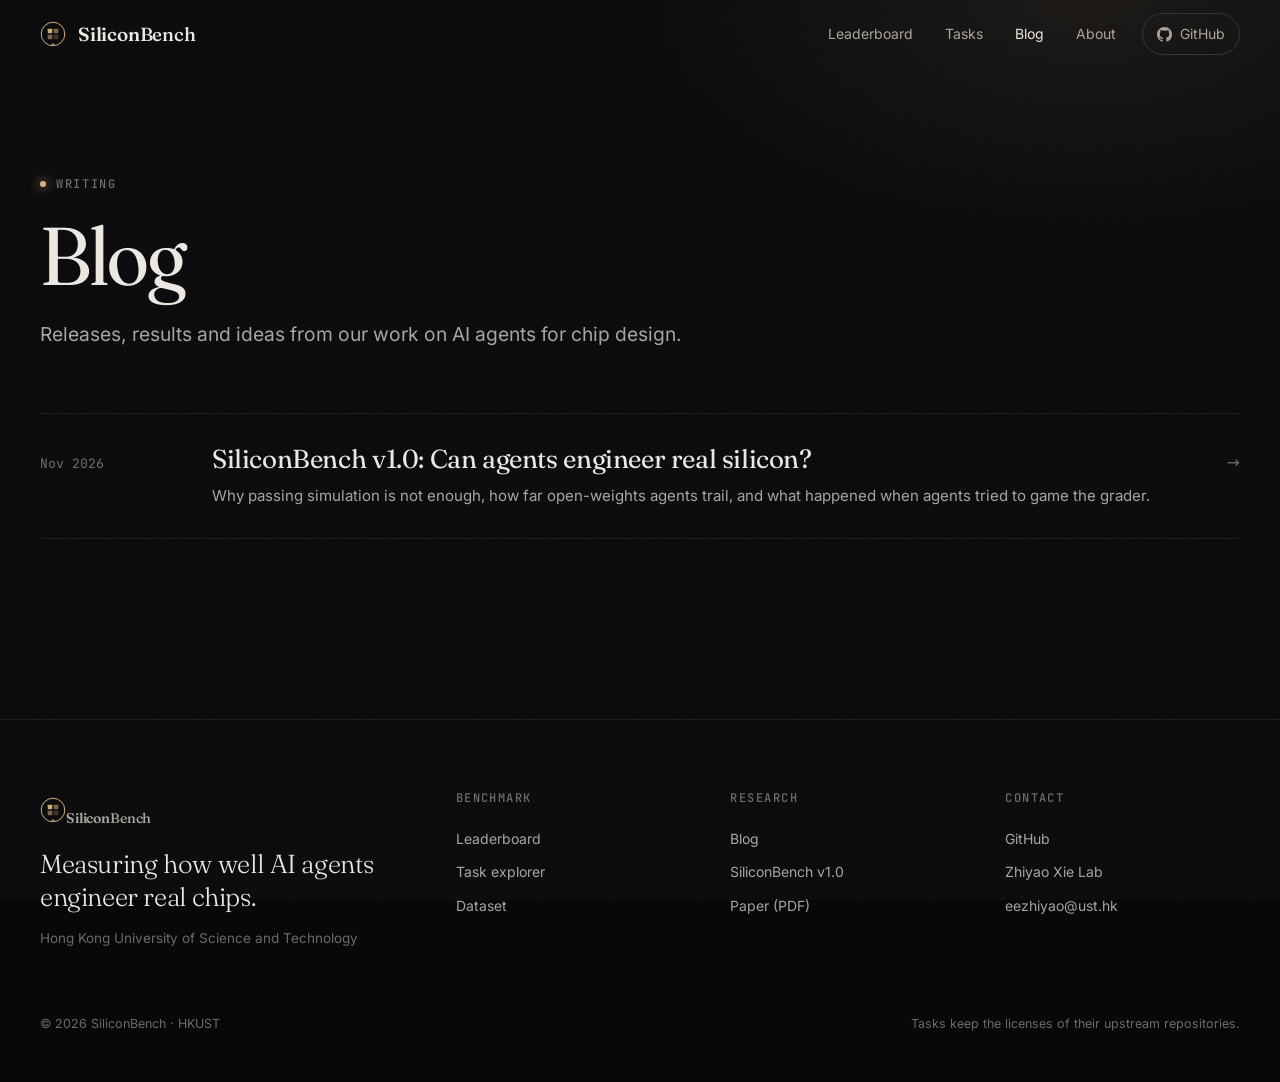
==== blog/index.html @ d0794a14 "Launch SiliconBench website: home, leaderboard, task explorer, blog" ====
<!doctype html>
<html lang="en">
<head>
  <meta charset="utf-8">
  <meta name="viewport" content="width=device-width, initial-scale=1">
  <title>Blog — SiliconBench</title>
  <meta name="description" content="Research notes from the SiliconBench team on AI agents for chip design.">
  <meta property="og:title" content="SiliconBench Blog">
  <meta property="og:image" content="https://siliconbench.github.io/assets/img/og.png">
  <meta name="twitter:card" content="summary_large_image">
  <meta name="theme-color" content="#08080a">
  <link rel="icon" href="/assets/img/favicon.svg" type="image/svg+xml">
  <link rel="preload" href="/assets/fonts/Fraunces-normal.woff2" as="font" type="font/woff2" crossorigin>
  <link rel="stylesheet" href="/assets/fonts/fonts.css">
  <link rel="stylesheet" href="/assets/css/site.css">
  <script src="/assets/js/site.js" defer></script>
</head>
<body data-page="blog">

<header class="page-head">
  <div class="wrap">
    <span class="eyebrow reveal"><span class="dot"></span>Writing</span>
    <h1 class="display reveal d1">Blog</h1>
    <p class="lede reveal d2">Releases, results and ideas from our work on AI agents for chip design.</p>
  </div>
</header>

<section class="wrap" style="padding-bottom:140px">
  <div class="posts reveal" id="post-list"></div>
</section>

</body>
</html>
---- assets/fonts/fonts.css ----
/* Self-hosted Google Fonts (SIL Open Font License 1.1), latin subset */
@font-face {
  font-family: 'Fraunces';
  font-style: italic;
  font-weight: 300 600;
  font-display: swap;
  src: url(Fraunces-italic.woff2) format('woff2');
  unicode-range: U+0000-00FF, U+0131, U+0152-0153, U+02BB-02BC, U+02C6, U+02DA, U+02DC, U+0304, U+0308, U+0329, U+2000-206F, U+20AC, U+2122, U+2191, U+2193, U+2212, U+2215, U+FEFF, U+FFFD;
}
@font-face {
  font-family: 'Fraunces';
  font-style: normal;
  font-weight: 300 700;
  font-display: swap;
  src: url(Fraunces-normal.woff2) format('woff2');
  unicode-range: U+0000-00FF, U+0131, U+0152-0153, U+02BB-02BC, U+02C6, U+02DA, U+02DC, U+0304, U+0308, U+0329, U+2000-206F, U+20AC, U+2122, U+2191, U+2193, U+2212, U+2215, U+FEFF, U+FFFD;
}
@font-face {
  font-family: 'Inter';
  font-style: normal;
  font-weight: 400;
  font-display: swap;
  src: url(Inter-normal.woff2) format('woff2');
  unicode-range: U+0000-00FF, U+0131, U+0152-0153, U+02BB-02BC, U+02C6, U+02DA, U+02DC, U+0304, U+0308, U+0329, U+2000-206F, U+20AC, U+2122, U+2191, U+2193, U+2212, U+2215, U+FEFF, U+FFFD;
}
@font-face {
  font-family: 'Inter';
  font-style: normal;
  font-weight: 500;
  font-display: swap;
  src: url(Inter-normal.woff2) format('woff2');
  unicode-range: U+0000-00FF, U+0131, U+0152-0153, U+02BB-02BC, U+02C6, U+02DA, U+02DC, U+0304, U+0308, U+0329, U+2000-206F, U+20AC, U+2122, U+2191, U+2193, U+2212, U+2215, U+FEFF, U+FFFD;
}
@font-face {
  font-family: 'Inter';
  font-style: normal;
  font-weight: 600;
  font-display: swap;
  src: url(Inter-normal.woff2) format('woff2');
  unicode-range: U+0000-00FF, U+0131, U+0152-0153, U+02BB-02BC, U+02C6, U+02DA, U+02DC, U+0304, U+0308, U+0329, U+2000-206F, U+20AC, U+2122, U+2191, U+2193, U+2212, U+2215, U+FEFF, U+FFFD;
}
@font-face {
  font-family: 'JetBrains Mono';
  font-style: normal;
  font-weight: 400;
  font-display: swap;
  src: url(JetBrainsMono-normal.woff2) format('woff2');
  unicode-range: U+0000-00FF, U+0131, U+0152-0153, U+02BB-02BC, U+02C6, U+02DA, U+02DC, U+0304, U+0308, U+0329, U+2000-206F, U+20AC, U+2122, U+2191, U+2193, U+2212, U+2215, U+FEFF, U+FFFD;
}
@font-face {
  font-family: 'JetBrains Mono';
  font-style: normal;
  font-weight: 500;
  font-display: swap;
  src: url(JetBrainsMono-normal.woff2) format('woff2');
  unicode-range: U+0000-00FF, U+0131, U+0152-0153, U+02BB-02BC, U+02C6, U+02DA, U+02DC, U+0304, U+0308, U+0329, U+2000-206F, U+20AC, U+2122, U+2191, U+2193, U+2212, U+2215, U+FEFF, U+FFFD;
}
---- assets/css/site.css ----
/* =========================================================================
   SiliconBench — site styles
   Ink, bone and gold. Quiet surfaces, heavy type, data first.
   ========================================================================= */

:root {
  --bg: #08080a;
  --bg-2: #0d0d10;
  --panel: #111114;
  --panel-2: #16161a;
  --line: rgba(236, 232, 225, 0.08);
  --line-2: rgba(236, 232, 225, 0.15);
  --fg: #ece8e1;
  --fg-2: #a9a49b;
  --fg-3: #6d6a63;
  --gold: #d6b27a;
  --gold-2: #f0d9ad;
  --gold-dim: rgba(214, 178, 122, 0.12);
  --steel: #8fa3bd;
  --steel-dim: rgba(143, 163, 189, 0.14);
  --pass: #a7c4a0;
  --fail: #b9654c;
  --serif: "Fraunces", "Iowan Old Style", "Times New Roman", serif;
  --sans: "Inter", ui-sans-serif, system-ui, -apple-system, "Segoe UI", sans-serif;
  --mono: "JetBrains Mono", ui-monospace, "SFMono-Regular", Menlo, monospace;
  --wrap: 1200px;
  --radius: 14px;
  --ease: cubic-bezier(0.2, 0.7, 0.1, 1);
}

*, *::before, *::after { box-sizing: border-box; }
html { -webkit-text-size-adjust: 100%; scroll-behavior: smooth; }
body {
  margin: 0;
  background: var(--bg);
  color: var(--fg);
  font: 400 16px/1.65 var(--sans);
  font-feature-settings: "ss01", "cv11";
  -webkit-font-smoothing: antialiased;
  text-rendering: optimizeLegibility;
  overflow-x: hidden;
}
/* Film grain: gives the dark surfaces weight instead of flat black */
body::before {
  content: "";
  position: fixed; inset: 0;
  pointer-events: none; z-index: 100;
  opacity: 0.05;
  background-image: url("data:image/svg+xml;utf8,<svg xmlns='http://www.w3.org/2000/svg' width='160' height='160'><filter id='n'><feTurbulence type='fractalNoise' baseFrequency='0.85' numOctaves='2' stitchTiles='stitch'/><feColorMatrix values='0 0 0 0 1  0 0 0 0 1  0 0 0 0 1  0 0 0 0.9 0'/></filter><rect width='100%' height='100%' filter='url(%23n)'/></svg>");
}
::selection { background: var(--gold); color: #111; }
a { color: inherit; text-decoration: none; }
img { max-width: 100%; display: block; }
code, kbd, .mono { font-family: var(--mono); font-size: 0.92em; }
button { font: inherit; color: inherit; }

.wrap { width: min(var(--wrap), 100% - 48px); margin-inline: auto; }
.narrow { width: min(760px, 100% - 48px); margin-inline: auto; }

/* ---------- Type ---------- */
.eyebrow {
  font: 500 12px/1 var(--mono);
  letter-spacing: 0.14em;
  text-transform: uppercase;
  color: var(--fg-3);
  display: inline-flex; align-items: center; gap: 10px;
}
.eyebrow .dot { width: 6px; height: 6px; border-radius: 50%; background: var(--gold); box-shadow: 0 0 12px var(--gold); }
.display {
  font-family: var(--serif);
  font-optical-sizing: auto;
  font-weight: 400;
  font-variation-settings: "SOFT" 30, "WONK" 0;
  letter-spacing: -0.025em;
  line-height: 0.98;
  margin: 0;
}
.display em { font-style: italic; color: var(--gold-2); font-weight: 300; }
h1.display { font-size: clamp(54px, 8.4vw, 118px); }
h2.display { font-size: clamp(36px, 4.6vw, 60px); line-height: 1.04; }
h3 { font: 600 18px/1.35 var(--sans); letter-spacing: -0.01em; margin: 0; }
.lede { font-size: clamp(17px, 1.5vw, 20px); line-height: 1.6; color: var(--fg-2); max-width: 36em; }
.muted { color: var(--fg-2); }
.faint { color: var(--fg-3); }
.gold { color: var(--gold); }

/* ---------- Nav ---------- */
.nav {
  position: fixed; top: 0; left: 0; right: 0; z-index: 50;
  transition: background 0.4s var(--ease), border-color 0.4s var(--ease), backdrop-filter 0.4s;
  border-bottom: 1px solid transparent;
}
.nav.scrolled { background: rgba(8, 8, 10, 0.72); backdrop-filter: blur(18px) saturate(1.2); border-bottom-color: var(--line); }
.nav .wrap { display: flex; align-items: center; justify-content: space-between; height: 68px; }
.brand { display: inline-flex; align-items: center; gap: 12px; font: 500 19px/1 var(--serif); letter-spacing: -0.01em; }
.brand svg { width: 26px; height: 26px; }
.brand b { font-weight: 600; }
.nav-links { display: flex; align-items: center; gap: 4px; }
.nav-links a {
  font-size: 14px; color: var(--fg-2); padding: 8px 14px; border-radius: 999px;
  transition: color 0.2s, background 0.2s;
}
.nav-links a:hover { color: var(--fg); background: rgba(255, 255, 255, 0.04); }
.nav-links a.active { color: var(--fg); }
.nav-links a.gh { display: inline-flex; align-items: center; gap: 8px; border: 1px solid var(--line-2); margin-left: 8px; }
.nav-links a.gh svg { width: 15px; height: 15px; }
.nav-toggle { display: none; background: none; border: 0; padding: 8px; cursor: pointer; }
.nav-toggle span { display: block; width: 20px; height: 1.5px; background: var(--fg); margin: 5px 0; transition: transform 0.3s; }

/* ---------- Buttons ---------- */
.btn {
  display: inline-flex; align-items: center; gap: 10px;
  height: 46px; padding: 0 22px; border-radius: 999px;
  font: 500 15px/1 var(--sans);
  border: 1px solid var(--line-2);
  transition: transform 0.25s var(--ease), background 0.25s, border-color 0.25s, color 0.25s;
  cursor: pointer; white-space: nowrap;
}
.btn:hover { transform: translateY(-1px); border-color: rgba(236, 232, 225, 0.35); }
.btn.primary { background: var(--fg); color: #0b0b0c; border-color: var(--fg); }
.btn.primary:hover { background: #fff; }
.btn .arr { transition: transform 0.25s var(--ease); }
.btn:hover .arr { transform: translateX(3px); }
.link-arrow { color: var(--fg-2); font-size: 15px; display: inline-flex; gap: 8px; align-items: center; transition: color 0.2s; }
.link-arrow:hover { color: var(--gold-2); }

/* ---------- Hero ---------- */
.hero { position: relative; min-height: 100vh; display: flex; align-items: center; padding: 120px 0 80px; overflow: hidden; }
.hero::after {
  content: ""; position: absolute; left: 0; right: 0; bottom: 0; height: 160px;
  background: linear-gradient(to bottom, transparent, var(--bg)); pointer-events: none;
}
.hero-grid { display: grid; grid-template-columns: 1.05fr 1fr; gap: 56px; align-items: center; position: relative; z-index: 2; }
.hero h1 { margin: 26px 0 28px; }
.hero .lede { margin: 0 0 40px; }
.hero-cta { display: flex; gap: 12px; flex-wrap: wrap; }
.hero-meta { margin-top: 48px; display: flex; gap: 28px; flex-wrap: wrap; font-size: 13px; color: var(--fg-3); }
.hero-meta span b { color: var(--fg-2); font-weight: 500; }
.hero-bg {
  position: absolute; inset: 0; z-index: 0; pointer-events: none;
  background:
    radial-gradient(60% 50% at 78% 45%, rgba(214, 178, 122, 0.10), transparent 70%),
    radial-gradient(40% 40% at 90% 20%, rgba(110, 140, 190, 0.08), transparent 70%),
    radial-gradient(50% 60% at 10% 100%, rgba(214, 178, 122, 0.05), transparent 70%);
}
.hero-lines {
  position: absolute; inset: 0; z-index: 0; pointer-events: none; opacity: 0.5;
  background-image:
    linear-gradient(to right, var(--line) 1px, transparent 1px),
    linear-gradient(to bottom, var(--line) 1px, transparent 1px);
  background-size: 96px 96px;
  mask-image: radial-gradient(70% 70% at 70% 45%, #000 0%, transparent 75%);
  -webkit-mask-image: radial-gradient(70% 70% at 70% 45%, #000 0%, transparent 75%);
}

/* ---------- Wafer ---------- */
.wafer-wrap { position: relative; }
.wafer { width: 100%; max-width: 560px; margin-left: auto; display: block; overflow: visible; }
.wafer .die { transition: fill 0.5s var(--ease), opacity 0.5s var(--ease), stroke 0.3s; cursor: pointer; }
.wafer .die:hover { stroke: var(--gold-2); stroke-width: 1.4; }
.wafer-foot { display: grid; grid-template-columns: auto 1fr; gap: 28px; align-items: end; margin-top: 18px; }
.wafer-controls { display: flex; flex-wrap: wrap; gap: 6px; justify-content: flex-end; }
.chip {
  font: 500 12px/1 var(--mono); letter-spacing: 0.02em;
  padding: 8px 12px; border-radius: 999px; border: 1px solid var(--line-2);
  background: transparent; color: var(--fg-2); cursor: pointer;
  transition: all 0.25s var(--ease); display: inline-flex; gap: 8px; align-items: center;
}
.chip:hover { color: var(--fg); border-color: rgba(236, 232, 225, 0.3); }
.chip.on { background: var(--fg); color: #0b0b0c; border-color: var(--fg); }
.chip .y { opacity: 0.6; }
.wafer-caption { text-align: right; font-size: 12.5px; color: var(--fg-3); margin-top: 14px; }
.wafer-readout {
  font: 500 11.5px/1.5 var(--mono); color: var(--fg-3); letter-spacing: 0.04em; min-width: 190px;
}
.wafer-readout .big { font: 300 54px/1 var(--serif); color: var(--fg); letter-spacing: -0.03em; display: block; margin: 6px 0 6px; }
.wafer-readout .big small { font-size: 0.45em; color: var(--fg-2); margin-left: 2px; }

.tooltip {
  position: fixed; z-index: 90; pointer-events: none;
  background: rgba(17, 17, 20, 0.96); border: 1px solid var(--line-2);
  border-radius: 10px; padding: 12px 14px; max-width: 320px;
  font-size: 13px; line-height: 1.45; color: var(--fg-2);
  opacity: 0; transform: translateY(4px); transition: opacity 0.15s, transform 0.15s;
  backdrop-filter: blur(10px); box-shadow: 0 20px 40px rgba(0, 0, 0, 0.5);
}
.tooltip.show { opacity: 1; transform: translateY(0); }
.tooltip .t-id { font: 500 11px/1 var(--mono); color: var(--gold); letter-spacing: 0.06em; }
.tooltip .t-title { color: var(--fg); font-weight: 500; margin: 6px 0 6px; }
.tooltip .t-dots { display: flex; gap: 4px; margin-top: 8px; }

/* ---------- Sections ---------- */
section { position: relative; }
.section { padding: 140px 0; }
.section.tight { padding: 96px 0; }
.section-head { display: grid; grid-template-columns: 1fr auto; align-items: end; gap: 32px; margin-bottom: 56px; }
.section-head .eyebrow { margin-bottom: 22px; }
.section-head p { margin: 18px 0 0; }
.rule { height: 1px; background: var(--line); border: 0; margin: 0; }

/* ---------- Stats strip ---------- */
.stats { display: grid; grid-template-columns: repeat(5, 1fr); border-top: 1px solid var(--line); border-bottom: 1px solid var(--line); }
.stat { padding: 34px 28px; border-left: 1px solid var(--line); }
.stat:first-child { border-left: 0; padding-left: 0; }
.stat .n { font: 300 clamp(40px, 4.4vw, 60px)/1 var(--serif); letter-spacing: -0.03em; }
.stat .l { margin-top: 12px; font-size: 13px; color: var(--fg-3); letter-spacing: 0.01em; }

/* ---------- Leaderboard (compact) ---------- */
.lb { border-top: 1px solid var(--line); }
.lb-row {
  display: grid; grid-template-columns: 48px minmax(180px, 1.1fr) 2fr 90px; align-items: center; gap: 24px;
  padding: 22px 4px; border-bottom: 1px solid var(--line);
  transition: background 0.3s;
}
.lb-row:hover { background: rgba(255, 255, 255, 0.015); }
.lb-rank { font: 400 14px/1 var(--mono); color: var(--fg-3); }
.lb-name { font-weight: 500; font-size: 17px; letter-spacing: -0.01em; }
.lb-org { font-size: 12.5px; color: var(--fg-3); margin-top: 4px; display: flex; gap: 8px; align-items: center; }
.tag {
  font: 500 10.5px/1 var(--mono); letter-spacing: 0.06em; text-transform: uppercase;
  padding: 4px 7px; border-radius: 4px; border: 1px solid currentColor; opacity: 0.85;
}
.tag.prop { color: var(--gold); }
.tag.open { color: var(--steel); }
.bar { position: relative; height: 6px; background: rgba(255, 255, 255, 0.05); border-radius: 3px; overflow: hidden; }
.bar i {
  position: absolute; left: 0; top: 0; bottom: 0; width: 0; border-radius: 3px;
  background: linear-gradient(90deg, rgba(214, 178, 122, 0.35), var(--gold));
  transition: width 1.4s var(--ease);
}
.bar.open i { background: linear-gradient(90deg, rgba(143, 163, 189, 0.3), var(--steel)); }
.lb-score { font: 300 30px/1 var(--serif); text-align: right; letter-spacing: -0.02em; }
.lb-score small { font-size: 15px; color: var(--fg-3); }

/* ---------- Pipeline (front-to-back) ---------- */
.flow { display: grid; grid-template-columns: repeat(4, 1fr); position: relative; }
.flow::before {
  content: ""; position: absolute; left: 0; right: 0; top: 23px; height: 1px;
  background: linear-gradient(90deg, var(--gold), rgba(214, 178, 122, 0.25) 60%, rgba(214, 178, 122, 0.08));
}
.flow-step { padding-right: 32px; position: relative; }
.flow-node {
  width: 47px; height: 47px; border-radius: 50%; display: grid; place-items: center;
  background: var(--bg); border: 1px solid var(--line-2);
  font: 500 13px/1 var(--mono); color: var(--gold); position: relative; z-index: 1;
}
.flow-step:first-child .flow-node { border-color: var(--gold); }
.flow-step h3 { margin: 28px 0 10px; font-size: 19px; }
.flow-step p { margin: 0; font-size: 14.5px; color: var(--fg-2); line-height: 1.6; }
.flow-step .tools { margin-top: 16px; font: 400 12px/1.6 var(--mono); color: var(--fg-3); }
.flow-step .count { margin-top: 22px; font: 300 34px/1 var(--serif); }
.flow-step .count small { font: 400 12px/1 var(--sans); color: var(--fg-3); margin-left: 6px; letter-spacing: 0.01em; }

.callout {
  margin-top: 72px; padding: 34px 38px; border: 1px solid var(--line); border-radius: var(--radius);
  display: grid; grid-template-columns: auto 1fr; gap: 36px; align-items: center;
  background: linear-gradient(120deg, rgba(214, 178, 122, 0.06), transparent 50%);
}
.callout .n { font: 300 72px/1 var(--serif); color: var(--gold-2); letter-spacing: -0.04em; }
.callout p { margin: 0; font-size: 18px; color: var(--fg-2); max-width: 40em; }
.callout p b { color: var(--fg); font-weight: 500; }

/* ---------- Findings ---------- */
.findings { display: grid; grid-template-columns: repeat(3, 1fr); gap: 1px; background: var(--line); border: 1px solid var(--line); border-radius: var(--radius); overflow: hidden; }
.finding { background: var(--bg); padding: 40px 34px 38px; display: flex; flex-direction: column; min-height: 320px; }
.finding .k { font: 500 11.5px/1 var(--mono); letter-spacing: 0.12em; color: var(--fg-3); text-transform: uppercase; }
.finding .n { font: 300 clamp(52px, 5vw, 76px)/1 var(--serif); letter-spacing: -0.04em; margin: 36px 0 22px; }
.finding .n .sep { color: var(--fg-3); font-size: 0.6em; margin: 0 6px; }
.finding h3 { font-size: 18px; margin-bottom: 10px; }
.finding p { margin: 0; color: var(--fg-2); font-size: 14.5px; }

/* ---------- Releases ---------- */
.releases { display: grid; grid-template-columns: 1.4fr 1fr 1fr; gap: 20px; }
.release {
  position: relative; border: 1px solid var(--line); border-radius: var(--radius); padding: 32px;
  min-height: 300px; display: flex; flex-direction: column; overflow: hidden;
  transition: border-color 0.3s, transform 0.4s var(--ease);
  background: var(--bg-2);
}
.release:hover { border-color: var(--line-2); transform: translateY(-2px); }
.release.live {
  background:
    radial-gradient(120% 90% at 100% 0%, rgba(214, 178, 122, 0.13), transparent 55%),
    var(--bg-2);
  border-color: rgba(214, 178, 122, 0.25);
}
.release .status { font: 500 11px/1 var(--mono); letter-spacing: 0.12em; text-transform: uppercase; color: var(--fg-3); display: flex; align-items: center; gap: 8px; }
.release.live .status { color: var(--gold); }
.release.live .status::before { content: ""; width: 6px; height: 6px; border-radius: 50%; background: var(--gold); box-shadow: 0 0 10px var(--gold); animation: pulse 2.4s infinite; }
.release h3 { font: 400 32px/1.05 var(--serif); letter-spacing: -0.02em; margin: 26px 0 12px; }
.release p { color: var(--fg-2); font-size: 14.5px; margin: 0; }
.release .foot { margin-top: auto; padding-top: 28px; display: flex; gap: 22px; font-size: 13px; color: var(--fg-3); align-items: center; flex-wrap: wrap; }
.release .foot b { color: var(--fg); font-weight: 500; }
@keyframes pulse { 0%, 100% { opacity: 1; } 50% { opacity: 0.35; } }

/* ---------- Posts ---------- */
.posts { border-top: 1px solid var(--line); }
.post-row {
  display: grid; grid-template-columns: 140px 1fr auto; gap: 32px; align-items: baseline;
  padding: 30px 0; border-bottom: 1px solid var(--line); transition: padding 0.35s var(--ease);
}
.post-row:hover { padding-left: 10px; }
.post-row .date { font: 400 13px/1 var(--mono); color: var(--fg-3); }
.post-row h3 { font: 400 26px/1.2 var(--serif); letter-spacing: -0.015em; }
.post-row p { margin: 8px 0 0; color: var(--fg-2); font-size: 15px; }
.post-row .go { color: var(--fg-3); transition: color 0.2s, transform 0.3s var(--ease); }
.post-row:hover .go { color: var(--gold); transform: translateX(4px); }

/* ---------- Cite ---------- */
.cite { position: relative; border: 1px solid var(--line); border-radius: var(--radius); background: var(--bg-2); }
.cite pre { margin: 0; padding: 28px 30px; overflow-x: auto; font: 400 13px/1.75 var(--mono); color: var(--fg-2); }
.cite pre .k { color: var(--gold); }
.copy {
  position: absolute; top: 14px; right: 14px; font: 500 12px/1 var(--mono);
  padding: 8px 12px; border-radius: 8px; border: 1px solid var(--line-2); background: var(--panel);
  color: var(--fg-2); cursor: pointer; transition: all 0.2s;
}
.copy:hover { color: var(--fg); border-color: rgba(236, 232, 225, 0.3); }

/* ---------- Footer ---------- */
.footer { border-top: 1px solid var(--line); padding: 72px 0 48px; margin-top: 40px; }
.footer-grid { display: grid; grid-template-columns: 1.6fr 1fr 1fr 1fr; gap: 40px; }
.footer h4 { font: 500 12px/1 var(--mono); letter-spacing: 0.12em; color: var(--fg-3); text-transform: uppercase; margin: 0 0 18px; }
.footer a { display: block; color: var(--fg-2); font-size: 14px; padding: 5px 0; transition: color 0.2s; }
.footer a:hover { color: var(--fg); }
.footer .tagline { font: 300 26px/1.25 var(--serif); letter-spacing: -0.015em; color: var(--fg); margin: 18px 0 14px; max-width: 14em; }
.footer .legal { margin-top: 64px; display: flex; justify-content: space-between; font-size: 12.5px; color: var(--fg-3); flex-wrap: wrap; gap: 12px; }

/* ---------- Page header (inner pages) ---------- */
.page-head { padding: 168px 0 64px; position: relative; overflow: hidden; }
.page-head .display { font-size: clamp(48px, 6.4vw, 88px); margin: 22px 0 22px; }
.page-head .lede { margin: 0; }
.page-head::before {
  content: ""; position: absolute; inset: 0; pointer-events: none;
  background: radial-gradient(50% 80% at 85% 0%, rgba(214, 178, 122, 0.08), transparent 70%);
}

/* ---------- Tabs + table ---------- */
.toolbar { display: flex; justify-content: space-between; align-items: center; gap: 20px; flex-wrap: wrap; margin-bottom: 26px; }
.tabs { display: inline-flex; padding: 4px; border: 1px solid var(--line); border-radius: 999px; gap: 2px; background: var(--bg-2); flex-wrap: wrap; }
.tab {
  border: 0; background: none; padding: 9px 16px; border-radius: 999px; cursor: pointer;
  font-size: 13.5px; color: var(--fg-2); transition: all 0.25s var(--ease);
}
.tab:hover { color: var(--fg); }
.tab.on { background: var(--fg); color: #0b0b0c; }
.select {
  appearance: none; -webkit-appearance: none; background: var(--bg-2); color: var(--fg);
  border: 1px solid var(--line-2); border-radius: 999px; padding: 10px 38px 10px 16px; font: 500 13px/1 var(--mono);
  background-image: url("data:image/svg+xml;utf8,<svg xmlns='http://www.w3.org/2000/svg' width='10' height='6'><path d='M1 1l4 4 4-4' stroke='%23a9a49b' fill='none' stroke-width='1.4'/></svg>");
  background-repeat: no-repeat; background-position: right 16px center; cursor: pointer;
}

.table-wrap { overflow-x: auto; border: 1px solid var(--line); border-radius: var(--radius); background: var(--bg-2); }
table.data { width: 100%; border-collapse: collapse; font-size: 14px; min-width: 820px; }
table.data th, table.data td { padding: 18px 18px; text-align: right; border-bottom: 1px solid var(--line); white-space: nowrap; }
table.data th:first-child, table.data td:first-child, table.data th:nth-child(2), table.data td:nth-child(2) { text-align: left; }
table.data thead th {
  font: 500 11px/1.3 var(--mono); letter-spacing: 0.08em; text-transform: uppercase; color: var(--fg-3);
  position: sticky; top: 0; background: var(--bg-2); cursor: pointer; user-select: none; vertical-align: bottom;
}
table.data thead th .sub { display: block; text-transform: none; letter-spacing: 0; font-family: var(--sans); font-size: 11px; color: var(--fg-3); opacity: 0.8; margin-top: 3px; }
table.data thead th:hover { color: var(--fg-2); }
table.data thead th.sorted { color: var(--gold); }
table.data tbody tr { transition: background 0.2s; }
table.data tbody tr:hover { background: rgba(255, 255, 255, 0.02); }
table.data tbody tr:last-child td { border-bottom: 0; }
table.data td.num { font-family: var(--mono); font-size: 13.5px; color: var(--fg-2); }
table.data td.num .of { color: var(--fg-3); font-size: 11.5px; margin-left: 6px; }
table.data td.hero-num { font: 400 22px/1 var(--serif); color: var(--fg); letter-spacing: -0.01em; }
.cell-bar { display: inline-flex; align-items: center; gap: 14px; justify-content: flex-end; }
.cell-bar .bar { width: 160px; }
.heat { display: inline-block; min-width: 64px; padding: 6px 10px; border-radius: 6px; font-family: var(--mono); font-size: 13px; text-align: center; }
.rank-badge { font: 400 13px/1 var(--mono); color: var(--fg-3); }
.agent-cell { display: flex; flex-direction: column; gap: 5px; }
.agent-cell .name { font-weight: 500; font-size: 15px; color: var(--fg); }
.agent-cell .meta { font-size: 12px; color: var(--fg-3); display: flex; gap: 8px; align-items: center; }
.note { font-size: 13px; color: var(--fg-3); margin-top: 18px; line-height: 1.6; }
table.data.compact { min-width: 640px; font-size: 13.5px; }
table.data.compact th, table.data.compact td { padding: 13px 8px; }
table.data.compact th:first-child, table.data.compact td:first-child { padding-left: 18px; white-space: normal; min-width: 190px; }
table.data.compact .heat { min-width: 50px; padding: 5px 6px; font-size: 12.5px; }

/* ---------- Charts ---------- */
.chart-card { border: 1px solid var(--line); border-radius: var(--radius); padding: 30px 30px 22px; background: var(--bg-2); }
.chart-card h3 { font: 400 24px/1.2 var(--serif); letter-spacing: -0.015em; }
.chart-card .sub { color: var(--fg-3); font-size: 13.5px; margin: 6px 0 22px; }
.chart svg { width: 100%; height: auto; display: block; overflow: visible; }
.chart text { font-family: var(--mono); fill: var(--fg-3); font-size: 11px; }
.chart .axis line, .chart .grid line { stroke: var(--line); }
.legend { display: flex; flex-wrap: wrap; gap: 8px 18px; font-size: 12.5px; color: var(--fg-2); margin-top: 16px; }
.legend span { display: inline-flex; align-items: center; gap: 8px; cursor: default; }
.legend i { width: 14px; height: 2px; border-radius: 1px; display: inline-block; }
.hbar { display: grid; grid-template-columns: minmax(150px, 240px) 1fr 70px; gap: 16px; align-items: center; font-size: 14px; }
.grid-2 { display: grid; grid-template-columns: 1fr 1fr; gap: 20px; }

/* ---------- Matrix ---------- */
.matrix { display: grid; gap: 3px; }
.matrix-row { display: grid; grid-template-columns: 190px 1fr 56px; align-items: center; gap: 16px; }
.matrix-row .lbl { font-size: 13px; color: var(--fg-2); white-space: nowrap; overflow: hidden; text-overflow: ellipsis; }
.matrix-row .val { font: 400 12px/1 var(--mono); color: var(--fg-3); text-align: right; }
.cells { display: grid; grid-template-columns: repeat(94, 1fr); gap: 2px; }
.cells i { aspect-ratio: 1 / 1.6; border-radius: 1.5px; background: rgba(255, 255, 255, 0.05); transition: transform 0.15s, background 0.4s; cursor: pointer; }
.cells i.p { background: var(--gold); }
.cells i.p.open { background: var(--steel); }
.cells i:hover { transform: scaleY(1.25); outline: 1px solid var(--fg); }
.matrix-axis { display: grid; grid-template-columns: 190px 1fr 56px; gap: 16px; margin-top: 12px; font: 400 11px/1 var(--mono); color: var(--fg-3); }
.matrix-axis div:nth-child(2) { display: flex; justify-content: space-between; }

/* ---------- Explorer ---------- */
.filters { display: grid; gap: 16px; margin-bottom: 30px; }
.search {
  width: 100%; background: var(--bg-2); border: 1px solid var(--line-2); border-radius: 12px;
  padding: 16px 18px 16px 48px; color: var(--fg); font: 400 15px/1 var(--sans); outline: none;
  transition: border-color 0.2s;
  background-image: url("data:image/svg+xml;utf8,<svg xmlns='http://www.w3.org/2000/svg' width='16' height='16' fill='none' stroke='%236d6a63' stroke-width='1.6'><circle cx='7' cy='7' r='5.5'/><path d='M11 11l4 4'/></svg>");
  background-repeat: no-repeat; background-position: 18px center;
}
.search:focus { border-color: rgba(214, 178, 122, 0.5); }
.filter-row { display: flex; flex-wrap: wrap; gap: 6px; align-items: center; }
.filter-row .lab { font: 500 11px/1 var(--mono); letter-spacing: 0.1em; text-transform: uppercase; color: var(--fg-3); width: 92px; }
.count-line { display: flex; justify-content: space-between; align-items: center; margin-bottom: 18px; font-size: 13px; color: var(--fg-3); flex-wrap: wrap; gap: 10px; }
.tasks { display: grid; grid-template-columns: repeat(auto-fill, minmax(330px, 1fr)); gap: 14px; }
.task {
  border: 1px solid var(--line); border-radius: 12px; padding: 22px 22px 18px; background: var(--bg-2);
  display: flex; flex-direction: column; gap: 12px; min-height: 210px;
  transition: border-color 0.25s, transform 0.35s var(--ease), background 0.25s;
}
.task:hover { border-color: var(--line-2); transform: translateY(-2px); background: var(--panel); }
.task .top { display: flex; justify-content: space-between; align-items: center; }
.task .id { font: 500 12px/1 var(--mono); color: var(--gold); letter-spacing: 0.04em; }
.task .solved { font: 400 11.5px/1 var(--mono); color: var(--fg-3); }
.task h3 { font-size: 15.5px; line-height: 1.4; font-weight: 500; }
.task .repo { font: 400 12.5px/1.3 var(--mono); color: var(--fg-2); }
.task .tags { display: flex; flex-wrap: wrap; gap: 6px; }
.task .tags span { font-size: 11.5px; color: var(--fg-2); padding: 4px 8px; border-radius: 5px; background: rgba(255, 255, 255, 0.04); }
.task .bottom { margin-top: auto; display: flex; justify-content: space-between; align-items: center; padding-top: 12px; border-top: 1px solid var(--line); }
.task .size { font: 400 11.5px/1 var(--mono); color: var(--fg-3); }
.dots { display: flex; gap: 4px; }
.dots i { width: 9px; height: 9px; border-radius: 2px; background: rgba(255, 255, 255, 0.07); }
.dots i.p { background: var(--gold); }
.dots i.p.open { background: var(--steel); }
.empty { padding: 80px 0; text-align: center; color: var(--fg-3); }

/* ---------- Article (blog) ---------- */
.article-head { padding: 168px 0 56px; text-align: left; }
.article-head .display { font-size: clamp(42px, 5.6vw, 76px); line-height: 1.02; margin: 24px 0 26px; }
.byline { display: flex; flex-wrap: wrap; gap: 8px 24px; font-size: 14px; color: var(--fg-3); }
.byline b { color: var(--fg-2); font-weight: 500; }
.article-actions { display: flex; gap: 10px; flex-wrap: wrap; margin-top: 34px; }
.article-actions .btn { height: 40px; font-size: 14px; padding: 0 18px; }

.prose { font-size: 18px; line-height: 1.75; color: #d9d4cb; }
.prose > * + * { margin-top: 1.15em; }
.prose h2 {
  font: 400 clamp(30px, 3.2vw, 40px)/1.12 var(--serif); letter-spacing: -0.02em; color: var(--fg);
  margin: 2.6em 0 0.2em; scroll-margin-top: 100px;
}
.prose h2 .no { font: 400 13px/1 var(--mono); color: var(--gold); letter-spacing: 0.1em; display: block; margin-bottom: 14px; }
.prose h3 { font: 600 19px/1.35 var(--sans); color: var(--fg); margin-top: 2em; }
.prose p { margin-bottom: 0; }
.prose strong { color: var(--fg); font-weight: 600; }
.prose a { color: var(--gold-2); border-bottom: 1px solid rgba(214, 178, 122, 0.35); transition: border-color 0.2s; }
.prose a:hover { border-color: var(--gold-2); }
.prose ul, .prose ol { padding-left: 1.2em; }
.prose li + li { margin-top: 0.55em; }
.prose li::marker { color: var(--fg-3); }
.prose code { background: rgba(255, 255, 255, 0.06); padding: 2px 6px; border-radius: 4px; font-size: 0.82em; color: var(--fg); }
.prose blockquote {
  margin: 2em 0; padding: 4px 0 4px 26px; border-left: 2px solid var(--gold);
  font: 300 italic 26px/1.4 var(--serif); color: var(--fg); letter-spacing: -0.01em;
}
.tldr { border: 1px solid rgba(214, 178, 122, 0.25); border-radius: var(--radius); padding: 30px 32px; background: linear-gradient(140deg, rgba(214, 178, 122, 0.07), transparent 60%); }
.tldr .eyebrow { color: var(--gold); margin-bottom: 18px; }
.tldr ul { margin: 0; padding-left: 1.1em; font-size: 17px; }
.figure { margin: 2.6em 0; }
.figure.wide { width: min(1000px, calc(100% + 280px)); }
@media (max-width: 1100px) { .figure.wide { width: 100%; } }
.figure .chart-card { padding: 30px; }
.figure figcaption { font-size: 14px; color: var(--fg-3); margin-top: 14px; line-height: 1.6; }
.figure figcaption b { color: var(--fg-2); font-weight: 500; }
.paper-plate { background: #f6f3ee; border-radius: 12px; padding: 18px; }
.kpis { display: grid; grid-template-columns: repeat(3, 1fr); gap: 1px; background: var(--line); border: 1px solid var(--line); border-radius: var(--radius); overflow: hidden; margin: 2.2em 0; }
.kpis div { background: var(--bg); padding: 26px 24px; }
.kpis b { display: block; font: 300 44px/1 var(--serif); color: var(--fg); letter-spacing: -0.03em; margin-bottom: 10px; }
.kpis span { font-size: 13.5px; color: var(--fg-3); line-height: 1.5; display: block; }
.toc { position: sticky; top: 110px; font-size: 13.5px; }
.toc a { display: block; color: var(--fg-3); padding: 6px 0 6px 14px; border-left: 1px solid var(--line); transition: all 0.2s; }
.toc a:hover { color: var(--fg-2); }
.toc a.on { color: var(--fg); border-left-color: var(--gold); }
.article-grid { display: grid; grid-template-columns: 200px minmax(0, 760px) 1fr; gap: 56px; width: min(1240px, 100% - 48px); margin: 0 auto; }

.harbor { display: grid; grid-template-columns: 1fr auto 1fr; gap: 0; align-items: stretch; }
.harbor .box { border: 1px solid var(--line-2); border-radius: 12px; padding: 22px 22px; background: var(--bg-2); }
.harbor .box h4 { margin: 0 0 4px; font: 500 15px/1.3 var(--sans); color: var(--fg); }
.harbor .box .k { font: 500 10.5px/1 var(--mono); letter-spacing: 0.12em; text-transform: uppercase; color: var(--gold); }
.harbor .box ul { margin: 14px 0 0; padding-left: 1em; font-size: 14px; color: var(--fg-2); }
.harbor .box li + li { margin-top: 4px; }
.harbor .pipe { display: flex; flex-direction: column; align-items: center; justify-content: center; padding: 0 18px; gap: 10px; font: 500 10.5px/1.4 var(--mono); color: var(--fg-3); text-align: center; letter-spacing: 0.06em; text-transform: uppercase; }
.harbor .pipe .line { width: 70px; height: 1px; background: linear-gradient(90deg, var(--line-2), var(--gold)); position: relative; }
.harbor .pipe .line::after { content: ""; position: absolute; right: -1px; top: -3px; border-left: 6px solid var(--gold); border-top: 3.5px solid transparent; border-bottom: 3.5px solid transparent; }

.funnel { display: grid; grid-template-columns: repeat(3, 1fr); gap: 14px; }
.funnel div { border: 1px solid var(--line); border-radius: 12px; padding: 22px; background: var(--bg-2); }
.funnel b { font: 300 46px/1 var(--serif); color: var(--fg); display: block; letter-spacing: -0.03em; }
.funnel .k { font: 500 10.5px/1 var(--mono); letter-spacing: 0.12em; text-transform: uppercase; color: var(--gold); display: block; margin-bottom: 16px; }
.funnel p { margin: 12px 0 0; font-size: 14px; color: var(--fg-2); line-height: 1.55; }

.cases { display: grid; grid-template-columns: 1fr 1fr; gap: 14px; }
.case { border: 1px solid var(--line); border-radius: 12px; padding: 22px 22px 20px; background: var(--bg-2); }
.case .k { font: 500 11px/1 var(--mono); color: var(--gold); letter-spacing: 0.08em; }
.case h4 { margin: 12px 0 8px; font: 500 16px/1.35 var(--sans); color: var(--fg); }
.case p { margin: 0; font-size: 14.5px; color: var(--fg-2); line-height: 1.6; }
.case .res { margin-top: 14px; font: 400 12px/1.5 var(--mono); color: var(--fg-3); }

/* ---------- Reveal ---------- */
.reveal { opacity: 0; transform: translateY(24px); transition: opacity 1s var(--ease), transform 1s var(--ease); }
.reveal.in { opacity: 1; transform: none; }
.reveal.d1 { transition-delay: 0.08s; } .reveal.d2 { transition-delay: 0.16s; } .reveal.d3 { transition-delay: 0.24s; }

/* ---------- Responsive ---------- */
@media (max-width: 1100px) {
  .article-grid { grid-template-columns: minmax(0, 1fr); width: min(760px, 100% - 48px); }
  .toc { display: none; }
}
@media (max-width: 960px) {
  .hero-grid { grid-template-columns: 1fr; gap: 40px; }
  .wafer { margin: 0 auto; max-width: 460px; }
  .wafer-controls, .wafer-caption { justify-content: center; text-align: center; }
  .wafer-foot { grid-template-columns: 1fr; gap: 16px; }
  .wafer-readout { text-align: center; }
  .stats { grid-template-columns: repeat(3, 1fr); }
  .stat { border-left: 0; padding-left: 0; border-top: 1px solid var(--line); }
  .stat:nth-child(-n+3) { border-top: 0; }
  .flow { grid-template-columns: 1fr 1fr; row-gap: 48px; }
  .flow::before { display: none; }
  .findings, .releases { grid-template-columns: 1fr; }
  .finding { min-height: 0; }
  .grid-2 { grid-template-columns: 1fr; }
  .footer-grid { grid-template-columns: 1fr 1fr; }
  .section { padding: 100px 0; }
  .section-head { grid-template-columns: 1fr; }
  .lb-row { grid-template-columns: 32px 1fr 70px; }
  .lb-row .bar { display: none; }
  .callout { grid-template-columns: 1fr; gap: 14px; }
  .harbor { grid-template-columns: 1fr; gap: 12px; }
  .harbor .pipe { flex-direction: row; padding: 4px 0; }
  .harbor .pipe .line { width: 1px; height: 26px; background: linear-gradient(180deg, var(--line-2), var(--gold)); }
  .harbor .pipe .line::after { display: none; }
  .funnel, .cases, .kpis { grid-template-columns: 1fr; }
  .matrix-row, .matrix-axis { grid-template-columns: 110px 1fr 44px; gap: 10px; }
}
@media (max-width: 760px) {
  .nav-links { position: fixed; inset: 68px 0 auto 0; flex-direction: column; align-items: stretch; background: rgba(8, 8, 10, 0.97); padding: 12px 20px 24px; border-bottom: 1px solid var(--line); transform: translateY(-120%); transition: transform 0.4s var(--ease); }
  .nav-links.open { transform: none; }
  .nav-links a { padding: 14px 6px; border-radius: 0; border-bottom: 1px solid var(--line); }
  .nav-links a.gh { margin: 12px 0 0; justify-content: center; border-radius: 999px; }
  .nav-toggle { display: block; }
  .post-row { grid-template-columns: 1fr; gap: 8px; }
  .post-row .go { display: none; }
  .stats { grid-template-columns: 1fr 1fr; }
  .stat:nth-child(3) { border-top: 1px solid var(--line); }
  .flow { grid-template-columns: 1fr; }
  .prose { font-size: 17px; }
  .filter-row .lab { width: 100%; }
  .hbar { grid-template-columns: 1fr 64px; gap: 6px 12px; }
  .hbar .bar { grid-column: 1 / -1; grid-row: 2; }
  .matrix { overflow-x: auto; padding-bottom: 6px; }
  .matrix-row, .matrix-axis { min-width: 620px; grid-template-columns: 96px 1fr 40px; }
  .chart-card { padding: 22px 18px 18px; }
}
@media (prefers-reduced-motion: reduce) {
  *, *::before, *::after { animation: none !important; transition: none !important; }
  .reveal { opacity: 1; transform: none; }
}
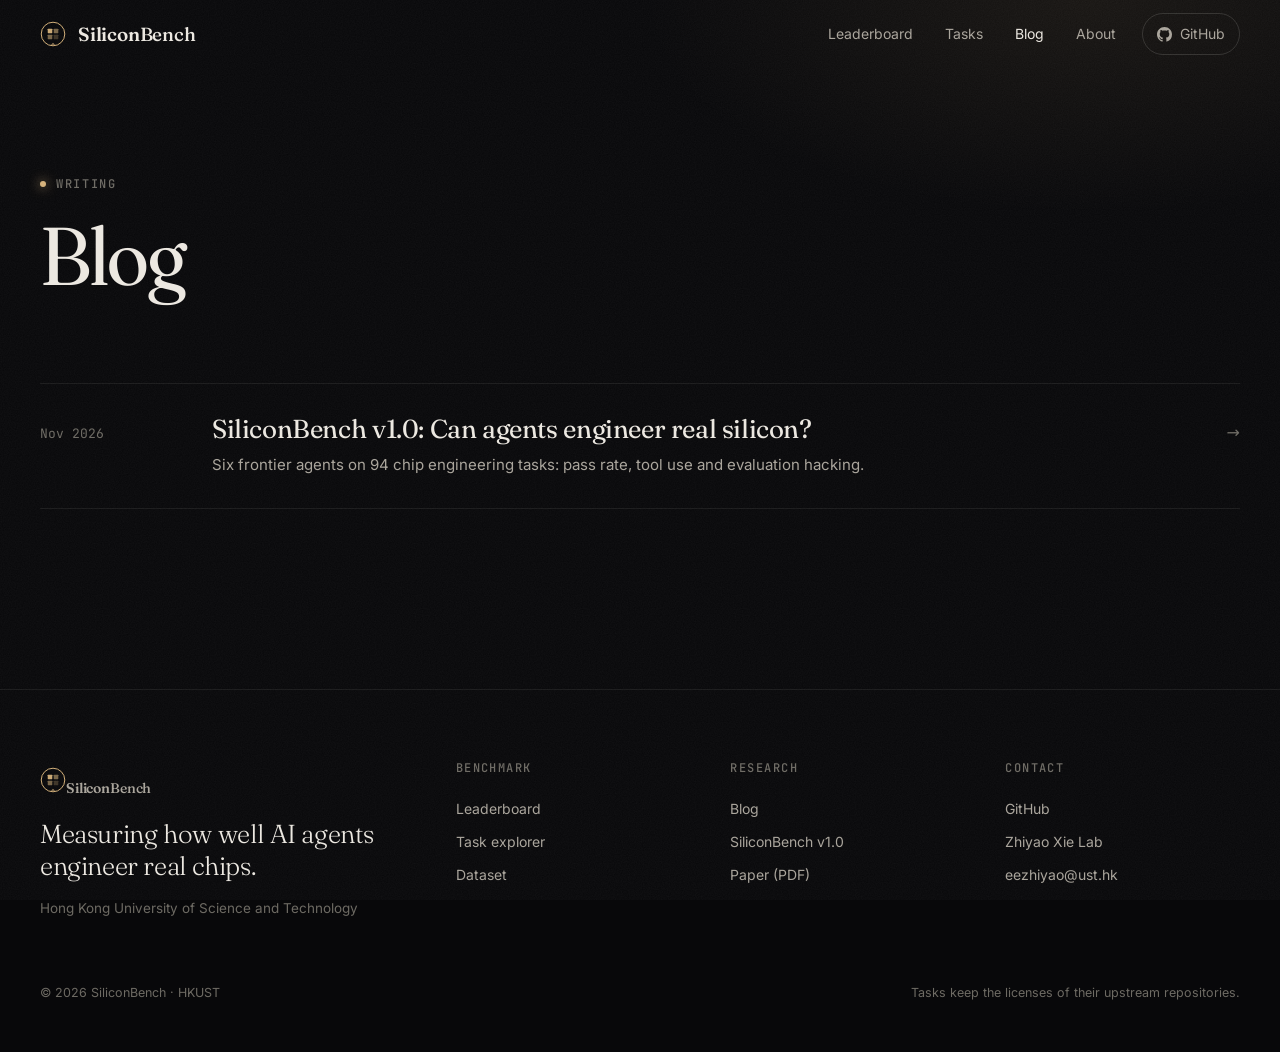
==== commit 4b07dfd8: "Simplify site: overall results only, plainer copy" ====
--- a/blog/index.html
+++ b/blog/index.html
@@ -4,7 +4,7 @@
   <meta charset="utf-8">
   <meta name="viewport" content="width=device-width, initial-scale=1">
   <title>Blog — SiliconBench</title>
-  <meta name="description" content="Research notes from the SiliconBench team on AI agents for chip design.">
+  <meta name="description" content="Posts from the SiliconBench team.">
   <meta property="og:title" content="SiliconBench Blog">
   <meta property="og:image" content="https://siliconbench.github.io/assets/img/og.png">
   <meta name="twitter:card" content="summary_large_image">
@@ -21,7 +21,6 @@
   <div class="wrap">
     <span class="eyebrow reveal"><span class="dot"></span>Writing</span>
     <h1 class="display reveal d1">Blog</h1>
-    <p class="lede reveal d2">Releases, results and ideas from our work on AI agents for chip design.</p>
   </div>
 </header>
 
